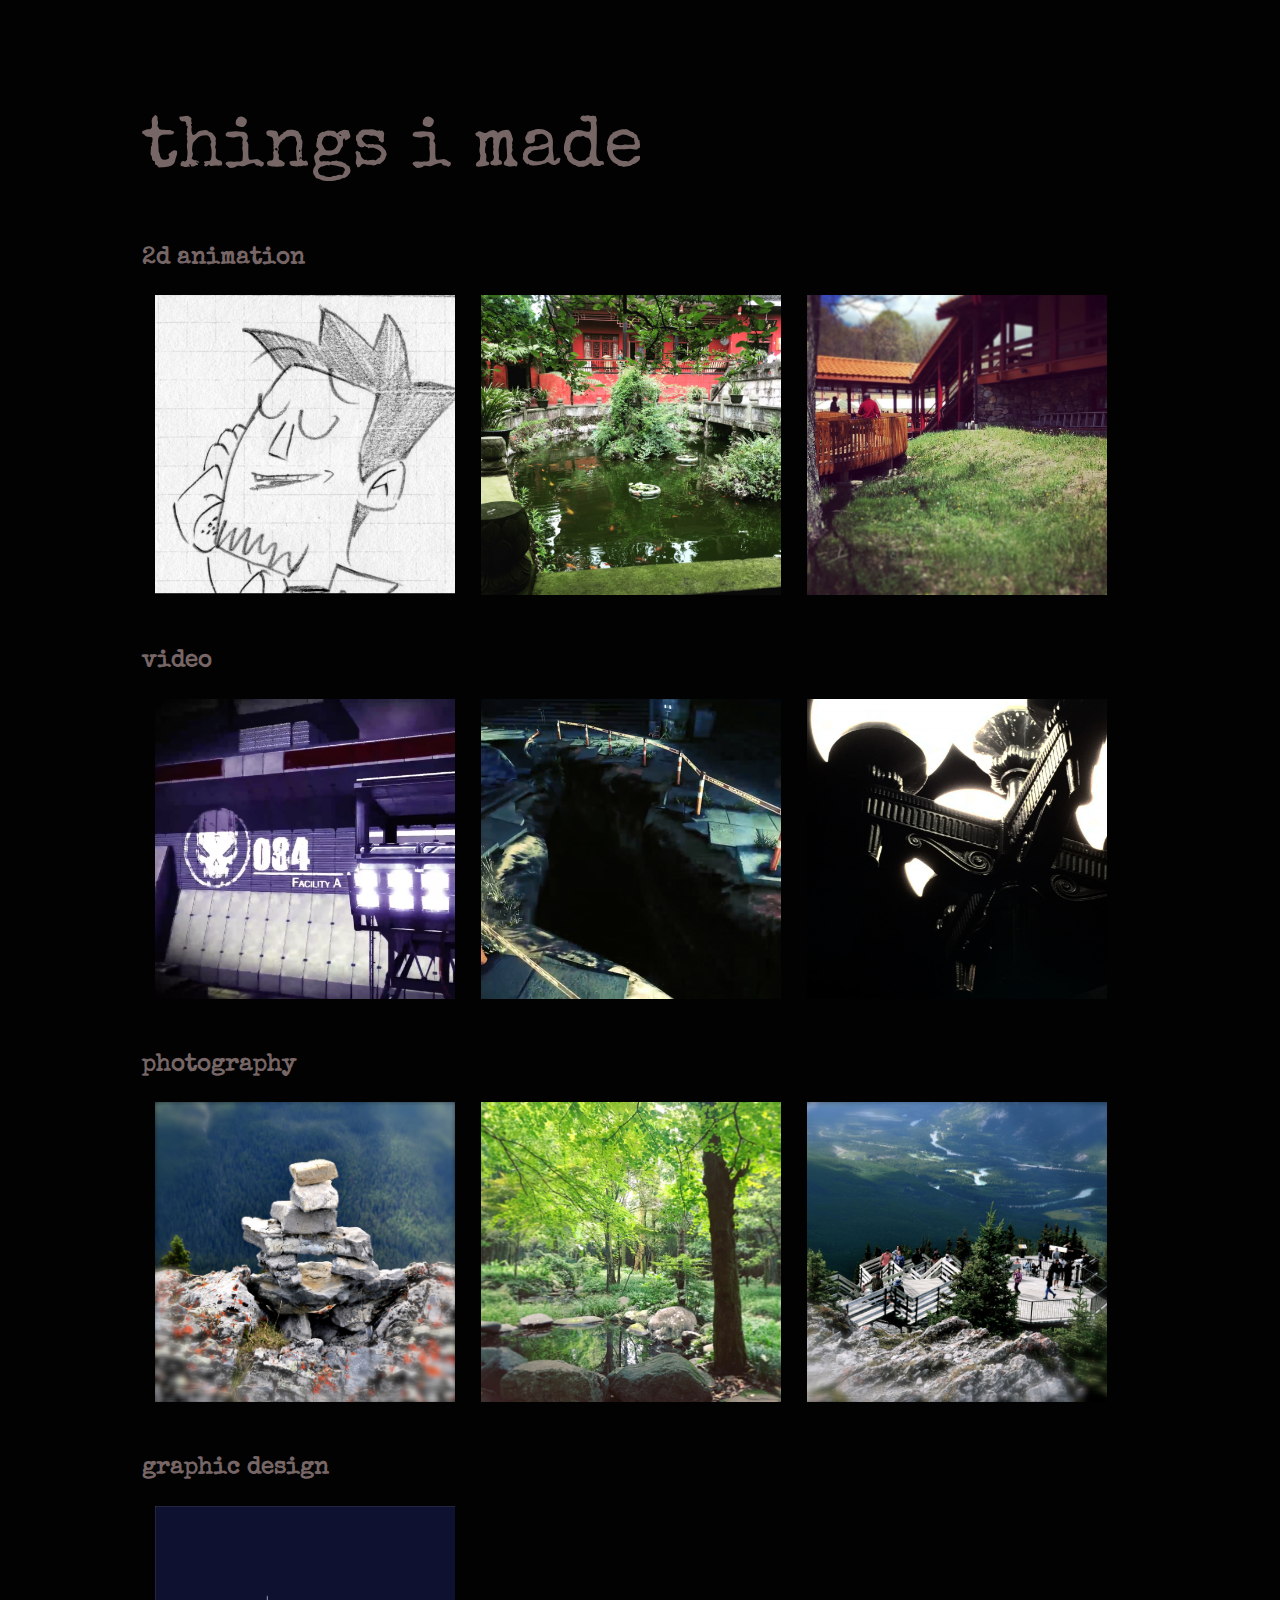
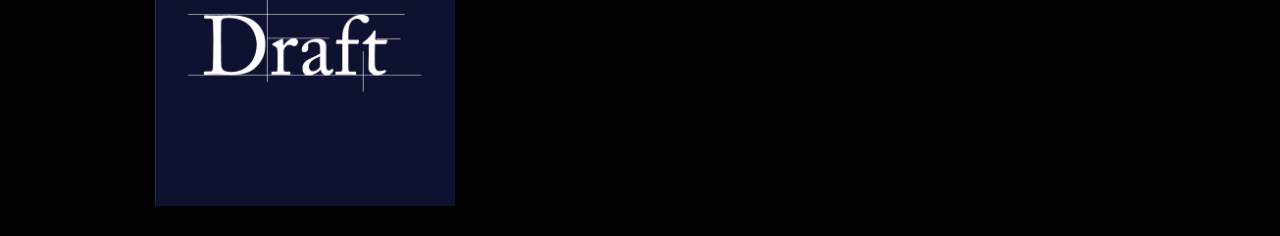
==== portfolio/index.html @ f1fc7e0b "rearranged folders" ====
<!DOCTYPE html>
<html>

<head>
    <meta charset="UTF-8">
    <meta http-equiv="X-UA-Compatible" content="IE=edge,chrome=1">
    <meta name="viewport" content="width=device-width">
    <title>daniel li | portfolio</title>
    <link href="https://fonts.googleapis.com/css?family=Special+Elite" rel="stylesheet">
    <link rel="stylesheet" href="../css/normalize.css">
    <link rel="stylesheet" href="../css/base.css">
    <link rel="stylesheet" href="../css/grid.css">
    <link rel="stylesheet" href="../css/style.css">
    <script src="js/modernizr-2.6.2.min.js"></script>
</head>

<body>
    <header class="container clearfix content">
        <h1 id="name"><a href="../index.html">things i made</a></h1>
    </header>
    <main class="container clearfix content">
        <div class="grid_12 cluster alpha">
            <h2>2d animation</h2>
        </div>
        <div class="grid_4 max-w">
            <div class="view">
                <img width="300" height="300" src="../img/pizzapie.jpg">
                <a href="#item">
                    <div class="mask" id="pizza-pie">
                        <h3>pizza pie</h3>
                        <p>just your average slacker comedy about two suburban dudes</p>
                    </div>
                </a>
            </div>
        </div>
        <div class="grid_4 max-w">
            <div class="view">
                <img width="300" height="300" src="../img/color/6.jpg">
                <a href="#item">
                    <div class="mask" id="">
                    </div>
                </a>
            </div>
        </div>
        <div class="grid_4 max-w">
            <div class="view">
                <img width="300" height="300" src="../img/color/5.jpg">
                <a href="#item">
                    <div class="mask" id="">
                    </div>
                </a>
            </div>
        </div>
        <div class="grid_12 cluster">
            <h2>video</h2>
        </div>
        <div class="grid_4 max-w">
            <div class="view">
                <img width="300" height="300" src="../img/endorphinia.jpg">
                <a href="#item">
                    <div class="mask" id="endorphinia">
                        <h3>endorphinia</h3>
                        <p>blacklight: retribution frag movie</p>
                    </div>
                </a>
            </div>
        </div>
        <div class="grid_4 max-w">
            <div class="view">
                <img width="300" height="300" src="../img/guiltetv.jpg">
                <a href="#item">
                    <div class="mask" id="guilte">
                        <h3>by omission</h3>
                        <p>commissioned bl:r frag movie for guiltetv</p>
                    </div>
                </a>
            </div>
        </div>
        <div class="grid_4 max-w">
            <div class="view">
                <img width="300" height="300" src="../img/color/7.jpg">
                <a href="#item">
                    <div class="mask" id="">
                    </div>
                </a>
            </div>
        </div>
        <div class="grid_12 cluster">
            <h2>photography</h2>
        </div>
        <div class="grid_4 max-w">
            <div class="view">
                <img src="../img/color/3.jpg" alt="nothing here" width="300" height="300">
                <a href="#item">
                    <div class="mask" id="dusty-winters">
                        <h3>dusty winters</h3>
                        <p>a collection of photos from the great northern</p>
                    </div>
                </a>
            </div>
        </div>
        <div class="grid_4 max-w">
            <div class="view">
                <img width="300" height="300" src="../img/color/4.jpg">
                <a href="#item">
                    <div class="mask" id="fsdf">
                        <h3>few stories of a deserted forest</h3>
                        <p>a collection of photos of China</p>
                    </div>
                </a>
            </div>
        </div>
        <div class="grid_4 max-w">
            <div class="view">
                <img width="300" height="300" src="../img/color/9.jpg">
                <a href="#item">
                    <div class="mask" id="">
                    </div>
                </a>
            </div>
        </div>
        <div class="grid_12 cluster">
            <h2>graphic design</h2>
        </div>
        <div class="grid_4 max-w">
            <div class="view">
                <img width="300" height="300" src="../img/draft.png">
                <a href="#item">
                    <div class="mask" id="draft">
                        <h3>draft</h3>
                        <p>logo design for visual foundations studio</p>
                    </div>
                </a>
            </div>
        </div>




        <div id="item" class="modal-window">
            <div>
                <a href="#close" class="close">×</a>
                <div id="mediaWindow" class="grid_8 noMarNoPad">
                    <iframe id="mediaObj" width="100%" src="https://www.youtube.com/embed/IIjuNQiMRHs" frameborder="0" allowfullscreen></iframe>
                </div>
                <div id="mediaDesc" class="grid_4 noMarNoPad">
                    <h2>pizza pie</h2>
                    <p>FMTV-UT 41 Intro to Animation Techniques</p>
                </div>
            </div>
        </div>
    </main>
</body>

</html>
---- css/base.css ----
/*
Responsive 996px grid system ~ Base CSS.

Uses the HTML5 Boilerplate by Paul Irish with a few tweaks
html5boilerplate.com

*/


/* ==========================================================================
   Base styles: opinionated defaults
   ========================================================================== */

html,
button,
input,
select,
textarea {
    color: #222;
}

body {
    font-size: 1em;
    line-height: 1.4;
}

/*
 * Remove text-shadow in selection highlight: h5bp.com/i
 * These selection declarations have to be separate.
 * Customize the background color to match your design.
 */

::-moz-selection {
    background: #b3d4fc;
    text-shadow: none;
}

::selection {
    background: #b3d4fc;
    text-shadow: none;
}

/*
 * A better looking default horizontal rule
 */

hr {
    display: block;
    height: 1px;
    border: 0;
    border-top: 1px solid #ccc;
    margin: 1em 0;
    padding: 0;
}

/*
 * Remove the gap between images and the bottom of their containers: h5bp.com/i/440
 */

img {
    vertical-align: middle;
}

/*
 * Remove default fieldset styles.
 */

fieldset {
    border: 0;
    margin: 0;
    padding: 0;
}

/*
 * Allow only vertical resizing of textareas.
 */

textarea {
    resize: vertical;
}

/* ==========================================================================
   Chrome Frame prompt
   ========================================================================== */

.chromeframe {
    margin: 0.2em 0;
    background: #ccc;
    color: #000;
    padding: 0.2em 0;
}

/* ==========================================================================
   Helper classes
   ========================================================================== */

/*
 * Image replacement
 */

.ir {
    background-color: transparent;
    border: 0;
    overflow: hidden;
    /* IE 6/7 fallback */
    *text-indent: -9999px;
}

.ir:before {
    content: "";
    display: block;
    width: 0;
    height: 150%;
}

/*
 * Hide from both screenreaders and browsers: h5bp.com/u
 */

.hidden {
    display: none !important;
    visibility: hidden;
}

/*
 * Hide only visually, but have it available for screenreaders: h5bp.com/v
 */

.visuallyhidden {
    border: 0;
    clip: rect(0 0 0 0);
    height: 1px;
    margin: -1px;
    overflow: hidden;
    padding: 0;
    position: absolute;
    width: 1px;
}

/*
 * Extends the .visuallyhidden class to allow the element to be focusable
 * when navigated to via the keyboard: h5bp.com/p
 */

.visuallyhidden.focusable:active,
.visuallyhidden.focusable:focus {
    clip: auto;
    height: auto;
    margin: 0;
    overflow: visible;
    position: static;
    width: auto;
}

/*
 * Hide visually and from screenreaders, but maintain layout
 */

.invisible {
    visibility: hidden;
}

/*
 * Clearfix: contain floats
 *
 * For modern browsers
 * 1. The space content is one way to avoid an Opera bug when the
 *    `contenteditable` attribute is included anywhere else in the document.
 *    Otherwise it causes space to appear at the top and bottom of elements
 *    that receive the `clearfix` class.
 * 2. The use of `table` rather than `block` is only necessary if using
 *    `:before` to contain the top-margins of child elements.
 */

.clearfix:before,
.clearfix:after {
    content: " "; /* 1 */
    display: table; /* 2 */
}

.clearfix:after {
    clear: both;
}

/*
 * For IE 6/7 only
 * Include this rule to trigger hasLayout and contain floats.
 */

.clearfix {
    *zoom: 1;
}


/*
 * Clear after each row
 */

.clear {
	clear: both;
	display: block;
	overflow: hidden;
	visibility: hidden;
	width: 0;
	height: 0;
}

/* ==========================================================================
   EXAMPLE Media Queries for Responsive Design.
   Theses examples override the primary ('mobile first') styles.
   Modify as content requires.
   ========================================================================== */

@media only screen and (min-width: 35em) {
    /* Style adjustments for viewports that meet the condition */
}

@media print,
       (-o-min-device-pixel-ratio: 5/4),
       (-webkit-min-device-pixel-ratio: 1.25),
       (min-resolution: 120dpi) {
    /* Style adjustments for high resolution devices */
}

/* ==========================================================================
   Print styles.
   Inlined to avoid required HTTP connection: h5bp.com/r
   ========================================================================== */

@media print {
    * {
        background: transparent !important;
        color: #000 !important; /* Black prints faster: h5bp.com/s */
        box-shadow: none !important;
        text-shadow: none !important;
    }

    a,
    a:visited {
        text-decoration: underline;
    }

    a[href]:after {
        content: " (" attr(href) ")";
    }

    abbr[title]:after {
        content: " (" attr(title) ")";
    }

    /*
     * Don't show links for images, or javascript/internal links
     */

    .ir a:after,
    a[href^="javascript:"]:after,
    a[href^="#"]:after {
        content: "";
    }

    pre,
    blockquote {
        border: 1px solid #999;
        page-break-inside: avoid;
    }

    thead {
        display: table-header-group; /* h5bp.com/t */
    }

    tr,
    img {
        page-break-inside: avoid;
    }

    img {
        max-width: 100% !important;
    }

    @page {
        margin: 0.5cm;
    }

    p,
    h2,
    h3 {
        orphans: 3;
        widows: 3;
    }

    h2,
    h3 {
        page-break-after: avoid;
    }
}
---- css/grid.css ----
/*
Responsive 996px grid system ~ Grid CSS.
Copyright 2013, Josh Cope

12 Columns ~ Margin left: 13px ~ Margin right: 13px

Based on the 960.gs grid system - http://960.gs/
by Nathan Smith

Licensed under GPL and MIT
*/

/* =============================================================================
   Base 966px Grid
   ========================================================================== */
   
	body {min-width: 996px;}

	/* Container */
	.container {
		margin-left: auto;
		margin-right: auto;
		width: 996px;
	}

	/* Global */
	.grid_1,
	.grid_2,
	.grid_3,
	.grid_4,
	.grid_5,
	.grid_6,
	.grid_7,
	.grid_8,
	.grid_9,
	.grid_10,
	.grid_11,
	.grid_12 {
		display: inline;
		float: left;
		margin-left: 13px;
		margin-right: 13px;
	}

	.push_1, .pull_1,
	.push_2, .pull_2,
	.push_3, .pull_3,
	.push_4, .pull_4,
	.push_5, .pull_5,
	.push_6, .pull_6,
	.push_7, .pull_7,
	.push_8, .pull_8,
	.push_9, .pull_9,
	.push_10, .pull_10,
	.push_11, .pull_11 {
		position: relative;
	}

	/* Children (Alpha ~ First, Omega ~ Last) */
	.alpha {margin-left: 0;}
	.omega {margin-right: 0;}

	/* Base Grid */
	.container .grid_1 {width: 57px;}
	.container .grid_2 {width: 140px;}
	.container .grid_3 {width: 223px;}
	.container .grid_4 {width: 306px;}
	.container .grid_5 {width: 389px;}
	.container .grid_6 {width: 472px;}
	.container .grid_7 {width: 555px;}
	.container .grid_8 {width: 638px;}
	.container .grid_9 {width: 721px;}
	.container .grid_10 {width: 804px;}
	.container .grid_11 {width: 887px;}
	.container .grid_12 {width: 970px;}

	/* Prefix Extra Space */
	.container .prefix_1 {padding-left: 83px;}
	.container .prefix_2 {padding-left: 166px;}
	.container .prefix_3 {padding-left: 249px;}
	.container .prefix_4 {padding-left: 332px;}
	.container .prefix_5 {padding-left: 415px;}
	.container .prefix_6 {padding-left: 498px;}
	.container .prefix_7 {padding-left: 581px;}
	.container .prefix_8 {padding-left: 664px;}
	.container .prefix_9 {padding-left: 747px;}
	.container .prefix_10 {padding-left: 830px;}
	.container .prefix_11 {padding-left: 913px;}

	/* Suffix Extra Space */
	.container .suffix_1 {padding-right: 83px;}
	.container .suffix_2 {padding-right: 166px;}
	.container .suffix_3 {padding-right: 249px;}
	.container .suffix_4 {padding-right: 332px;}
	.container .suffix_5 {padding-right: 415px;}
	.container .suffix_6 {padding-right: 498px;}
	.container .suffix_7 {padding-right: 581px;}
	.container .suffix_8 {padding-right: 664px;}
	.container .suffix_9 {padding-right: 747px;}
	.container .suffix_10 {padding-right: 830px;}
	.container .suffix_11 {padding-right: 913px;}

	/* Push Space */
	.container .push_1 {left: 83px;}
	.container .push_2 {left: 166px;}
	.container .push_3 {left: 249px;}
	.container .push_4 {left: 332px;}
	.container .push_5 {left: 415px;}
	.container .push_6 {left: 498px;}
	.container .push_7 {left: 581px;}
	.container .push_8 {left: 664px;}
	.container .push_9 {left: 747px;}
	.container .push_10 {left: 830px;}
	.container .push_11 {left: 913px;}

	/* Pull Space */
	.container .pull_1 {left: -83px;}
	.container .pull_2 {left: -166px;}
	.container .pull_3 {left: -249px;}
	.container .pull_4 {left: -332px;}
	.container .pull_5 {left: -415px;}
	.container .pull_6 {left: -498px;}
	.container .pull_7 {left: -581px;}
	.container .pull_8 {left: -664px;}
	.container .pull_9 {left: -747px;}
	.container .pull_10 {left: -830px;}
	.container .pull_11 {left: -913px;}

	/* Images & Other Objects */
	img, object, embed {	max-width: 100%;}
	img { height: auto; }


/* =============================================================================
   768px Grid
   ========================================================================== */

@media only screen and (min-width: 768px) and (max-width: 995px) {
	
	body {min-width: 768px;}

	/* Container | 768px */
	.container {width: 768px;}

	/* Global | 768px */
	.grid_1,
	.grid_2,
	.grid_3,
	.grid_4,
	.grid_5,
	.grid_6,
	.grid_7,
	.grid_8,
	.grid_9,
	.grid_10,
	.grid_11,
	.grid_12 {margin-left: 8px;
		margin-right: 8px;}
		

	/* Base Grid | 768px */
	.container .grid_1 {width: 48px;}
	.container .grid_2 {width: 112px;}
	.container .grid_3 {width: 176px;}
	.container .grid_4 {width: 240px;}
	.container .grid_5 {width: 304px;}
	.container .grid_6 {width: 368px;}
	.container .grid_7 {width: 432px;}
	.container .grid_8 {width: 496px;}
	.container .grid_9 {width: 560px;}
	.container .grid_10 {width: 624px;}
	.container .grid_11 {width: 688px;}
	.container .grid_12 {width: 752px;}

	/* Prefix Extra Space | 768px */
	.container .prefix_1 {padding-left: 64px;}
	.container .prefix_2 {padding-left: 128px;}
	.container .prefix_3 {padding-left: 192px;}
	.container .prefix_4 {padding-left: 256px;}
	.container .prefix_5 {padding-left: 320px;}
	.container .prefix_6 {padding-left: 384px;}
	.container .prefix_7 {padding-left: 448px;}
	.container .prefix_8 {padding-left: 512px;}
	.container .prefix_9 {padding-left: 576px;}
	.container .prefix_10 {padding-left: 640px;}
	.container .prefix_11 {padding-left: 704px;}
	
	/* Suffix Extra Space | 768px */
	.container .suffix_1 {padding-right: 64px;}
	.container .suffix_2 {padding-right: 128px;}
	.container .suffix_3 {padding-right: 192px;}
	.container .suffix_4 {padding-right: 256px;}
	.container .suffix_5 {padding-right: 320px;}
	.container .suffix_6 {padding-right: 384px;}
	.container .suffix_7 {padding-right: 448px;}
	.container .suffix_8 {padding-right: 512px;}
	.container .suffix_9 {padding-right: 576px;}
	.container .suffix_10 {padding-right: 640px;}
	.container .suffix_11 {padding-right: 704px;}

	/* Push Space | 768px */
	.container .push_1 {left: 64px;}
	.container .push_2 {left: 128px;}
	.container .push_3 {left: 192px;}
	.container .push_4 {left: 256px;}
	.container .push_5 {left: 320px;}
	.container .push_6 {left: 384px;}
	.container .push_7 {left: 448px;}
	.container .push_8 {left: 512px;}
	.container .push_9 {left: 576px;}
	.container .push_10 {left: 640px;}
	.container .push_11 {left: 704px;}

	/* Pull Space | 768px */
	.container .pull_1 {left: -64px;}
	.container .pull_2 {left: -128px;}
	.container .pull_3 {left: -192px;}
	.container .pull_4 {left: -256px;}
	.container .pull_5 {left: -320px;}
	.container .pull_6 {left: -384px;}
	.container .pull_7 {left: -448px;}
	.container .pull_8 {left: -512px;}
	.container .pull_9 {left: -576px;}
	.container .pull_10 {left: -640px;}
	.container .pull_11 {left: -704px;}
	
	/* Children (Alpha ~ First, Omega ~ Last) | 768 */
	.alpha {margin-left: 0;}
	.omega {margin-right: 0;}
}


/* =============================================================================
   Less than 768px
   ========================================================================== */
   
@media only screen and (max-width: 767px) {
	
	body{min-width:0;}
	
	/* Container */
	.container { margin:0 auto; width:456px; overflow:hidden; }
	
	/* Global */
	.container .grid_1,
	.container .grid_2,
	.container .grid_3,
	.container .grid_4,
	.container .grid_5,
	.container .grid_6,
	.container .grid_7,
	.container .grid_8,
	.container .grid_9,
	.container .grid_10,
	.container .grid_11,
	.container .grid_12	{
		width:416px;
		clear: both;
		float: none;
		margin-left: 0;
		margin-right: 0;
		display:inline-block;
		padding-left: 20px;
		padding-right: 20px;
		
		/* IE 6&7 */
		zoom:1;
		*display:inline;
	}
	
	/* Nested children need no padding */
	.grid_1  .grid_1,
	.grid_2  .grid_1, .grid_2  .grid_2,
	.grid_3  .grid_1, .grid_3  .grid_2, .grid_3  .grid_3,
	.grid_4  .grid_1, .grid_4  .grid_2, .grid_4  .grid_3, .grid_4  .grid_4,
	.grid_5  .grid_1, .grid_5  .grid_2, .grid_5  .grid_3, .grid_5  .grid_4, .grid_5  .grid_5,
	.grid_6  .grid_1, .grid_6  .grid_2, .grid_6  .grid_3, .grid_6  .grid_4, .grid_6  .grid_5, .grid_6  .grid_6,
	.grid_7  .grid_1, .grid_7  .grid_2, .grid_7  .grid_3, .grid_7  .grid_4, .grid_7  .grid_5, .grid_7  .grid_6, .grid_7  .grid_7,
	.grid_8  .grid_1, .grid_8  .grid_2, .grid_8  .grid_3, .grid_8  .grid_4, .grid_8  .grid_5, .grid_8  .grid_6, .grid_8  .grid_7, .grid_8  .grid_8,
	.grid_9  .grid_1, .grid_9  .grid_2, .grid_9  .grid_3, .grid_9  .grid_4, .grid_9  .grid_5, .grid_9  .grid_6, .grid_9  .grid_7, .grid_9  .grid_8, .grid_9  .grid_9,
	.grid_10  .grid_1, .grid_10  .grid_2, .grid_10  .grid_3, .grid_10  .grid_4, .grid_10  .grid_5, .grid_10  .grid_6, .grid_10  .grid_7, .grid_10  .grid_8, .grid_10  .grid_9, .grid_10  .grid_10,
	.grid_11  .grid_1, .grid_11  .grid_2, .grid_11  .grid_3, .grid_11  .grid_4, .grid_11  .grid_5, .grid_11  .grid_6, .grid_11  .grid_7, .grid_11  .grid_8, .grid_11  .grid_9, .grid_11  .grid_10, .grid_11  .grid_11,
	.grid_12  .grid_1, .grid_12  .grid_2, .grid_12  .grid_3, .grid_12  .grid_4, .grid_12  .grid_5, .grid_12  .grid_6, .grid_12  .grid_7, .grid_12  .grid_8, .grid_12  .grid_9, .grid_12  .grid_10, .grid_12  .grid_11, .grid_12  .grid_12	{
		padding-left: 0px;
		padding-right: 0px;
	}
	
	.container .push_1, .container .push_2,
	.container .push_3, .container .push_4, 
	.container .push_5, .container .push_6,
	.container .push_7, .container .push_8, 
	.container .push_9, .container .push_10,
	.container .push_11	{
		left: 0;
	}
	.container .pull_1, .container .pull_2,
	.container .pull_3, .container .pull_4,
	.container .pull_5, .container .pull_6,
	.container .pull_7, .container .pull_8,
	.container .pull_9, .container .pull_10,
	.container .pull_11	{
		left: 0;
	}	
}


/* =============================================================================
   Less than 480px
   ========================================================================== */
@media only screen and (max-width: 479px) {
	
	/* Container */
	
	.container { width:300px;}
	
	/* Global */
	
	.container .grid_1,
	.container .grid_2,
	.container .grid_3,
	.container .grid_4,
	.container .grid_5,
	.container .grid_6,
	.container .grid_7,
	.container .grid_8,
	.container .grid_9,
	.container .grid_10,
	.container .grid_11,
	.container .grid_12	{
		width:260px;
	}
}
---- css/style.css ----
/*
Responsive 996px grid system ~ Style CSS.
Copyright 2013, Josh Cope
*/

/* =============================================================================
   Site Styles
   ========================================================================== */

html {
    background: #020202;
}

body {
   margin: 0;
   padding: 0;
   color: #766;
   font-family: 'Special Elite', sans-serif;
}

header {
   width: 100%;
}

a {
   text-decoration: none;
   color: #766;
}

.noMarNoPad {
   margin: 0;
   padding: 0;
}

.alpha {
   margin-top: 50px;
}

.cluster {
   margin-left: 0;
   margin-right: 0;
}
/* =============================================================================
   Page Styles
   ========================================================================== */



/* ====================== HOME ==================== */

#name {
   display: block;
   margin: 0 auto;
   font-size: 72px;
   font-weight: 100;
   height: 72px;
   box-sizing: border-box;
   margin-top: 100px;
}

#sub {
   margin-top: 5px;
   margin-bottom: 0px;
   left: 50px;
   padding-left: 50px;
   font-weight: 100;

}

.top {
   position: relative;
   z-index: 2;
}

.btm {
   position: relative;
   z-index: 1;
   top: -2px;
}

a:active, a:focus {
   outline: 0;
   border: none;
   -moz-outline-style:none;
}


/* ====================== PORTFOLIO ==================== */

.view{
   cursor: default;
   overflow: hidden;
   text-align: center;
   position: relative;
   margin-bottom: 30px;
}

.view .mask {
   width: 100%;
   height: 100%;
   position: absolute;
   overflow: hidden;
   top: 0;
   left:0;
   background-color: rgba(0,0,0,0.8);
}

.view img {
   display: block;
   position: relative;
   margin: 0;
}

.view h3 {
   margin: 0 auto;
   text-transform: lowercase;
   color: #FFF;
   font-size: 22px;
   margin-top: 180px;
   text-shadow: none;
   position: relative;  
}

.view p {
   color: #aaa;
   opacity: 0;
   padding: 0 20px;
}

.close {
   width: 34px;
   height: 34px;
   background: white;
   color: black;
   position: absolute;
   right: 0px;
   text-align: center;
   top: 0px;
   text-decoration: none;
   font-size: 34px;
}

.modal-window {
   position: fixed;
   top: 0;
   right: 0;
   bottom: 0;
   left: 0;
   background: rgba(0, 0, 0, 0.5);
   z-index: 99999;
   opacity: 0;
   transition: opacity 400ms ease-in;
   pointer-events: none;
}

.modal-window:target {
   opacity: 1;
   pointer-events: auto;
}

.modal-window > div {
   width: auto;
   max-width: 960px;
   height: 80%;
   position: relative;
   margin: 7% auto;
   background: #fff;
}

#mediaWindow {
   background: black;
   height: 100%;
   display: inline-block;
}

#mediaObj {
   position: relative;
   height: 56%;
   top: 22%;
}

#mediaDesc p, #mediaDesc h2 {
   padding: 20px;
}
/*******************************
   CSS3 Hover Styles
*******************************/

/* set up transitions for hover*/
.view .mask {
   background: -webkit-linear-gradient(rgba(189, 55, 25, 0.2), rgba(3, 89, 83, 1));
   background: -o-linear-gradient(rgba(189, 55, 25, 0.2), rgba(3, 89, 83, 1));
   background: linear-gradient(rgba(189, 55, 25, 0.2), rgba(3, 89, 83, 1));
   transition: all 0.2s linear;
   opacity: 0;
}

.view h3 {
    color: white;
    background-color: transparent;
    transition: all 0.2s linear;
    opacity: 0;
    padding: 0 10px;
   }

.view:hover img {
   -webkit-filter: grayscale(100%);
   -moz-filter: grayscale(100%);
   -ms-filter: grayscale(100%);
   -o-filter: grayscale(100%);
   filter: grayscale(100%);
   transition: all 0.2s linear;

/*show mask div on hover*/
}
.view:hover .mask {
   opacity: 1;
}

/*scale from 0 to 2, and up the opacity from 0 to 1*/

.view:hover h3,
.view:hover p,
.view:hover a.info {
   transform: scale(1);
   opacity: 1;
}

.max-w {
   max-width: 300px;
}


/* ====================== ABOUT ==================== */

.long {
   display: inline-block;
}

.lgr {
   font-size: 1.2em;
}

.linklessInSeattle a {
   text-decoration: underline;
   color:rgba(189, 55, 25, 1);
}
/* =============================================================================
   Media Queries
   ========================================================================== */

/* Tablet Portrait size to Base 996px */
@media only screen and (min-width: 768px) and (max-width: 995px) {}

/* All Mobile Sizes */
@media only screen and (max-width: 767px) {

   /* ==== HOME ==== */
   #name {
   font-size: 48px;
   text-align: center;
   }

   #sub {
   padding: 0;
   text-align: center;
   }


}

/* Mobile Landscape Size to Tablet Portrait */
@media only screen and (min-width: 480px) and (max-width: 767px) {}

/* Mobile Portrait Size to Mobile Landscape Size */
@media only screen and (max-width: 479px) {
}
/* =============================================================================
   Font-Face
   ========================================================================== */
/* This is the proper syntax for an @font-face file

/* @font-face {
font-family: 'FontName';
src: url('../fonts/FontName.eot');
src: url('../fonts/FontName.eot?iefix') format('embedded-opentype'),
url('../fonts/FontName.woff') format('woff'),
url('../fonts/FontName.ttf') format('truetype'),
url('../fonts/FontName.svg#FontName') format('svg');
font-weight: normal;
font-style: normal; }
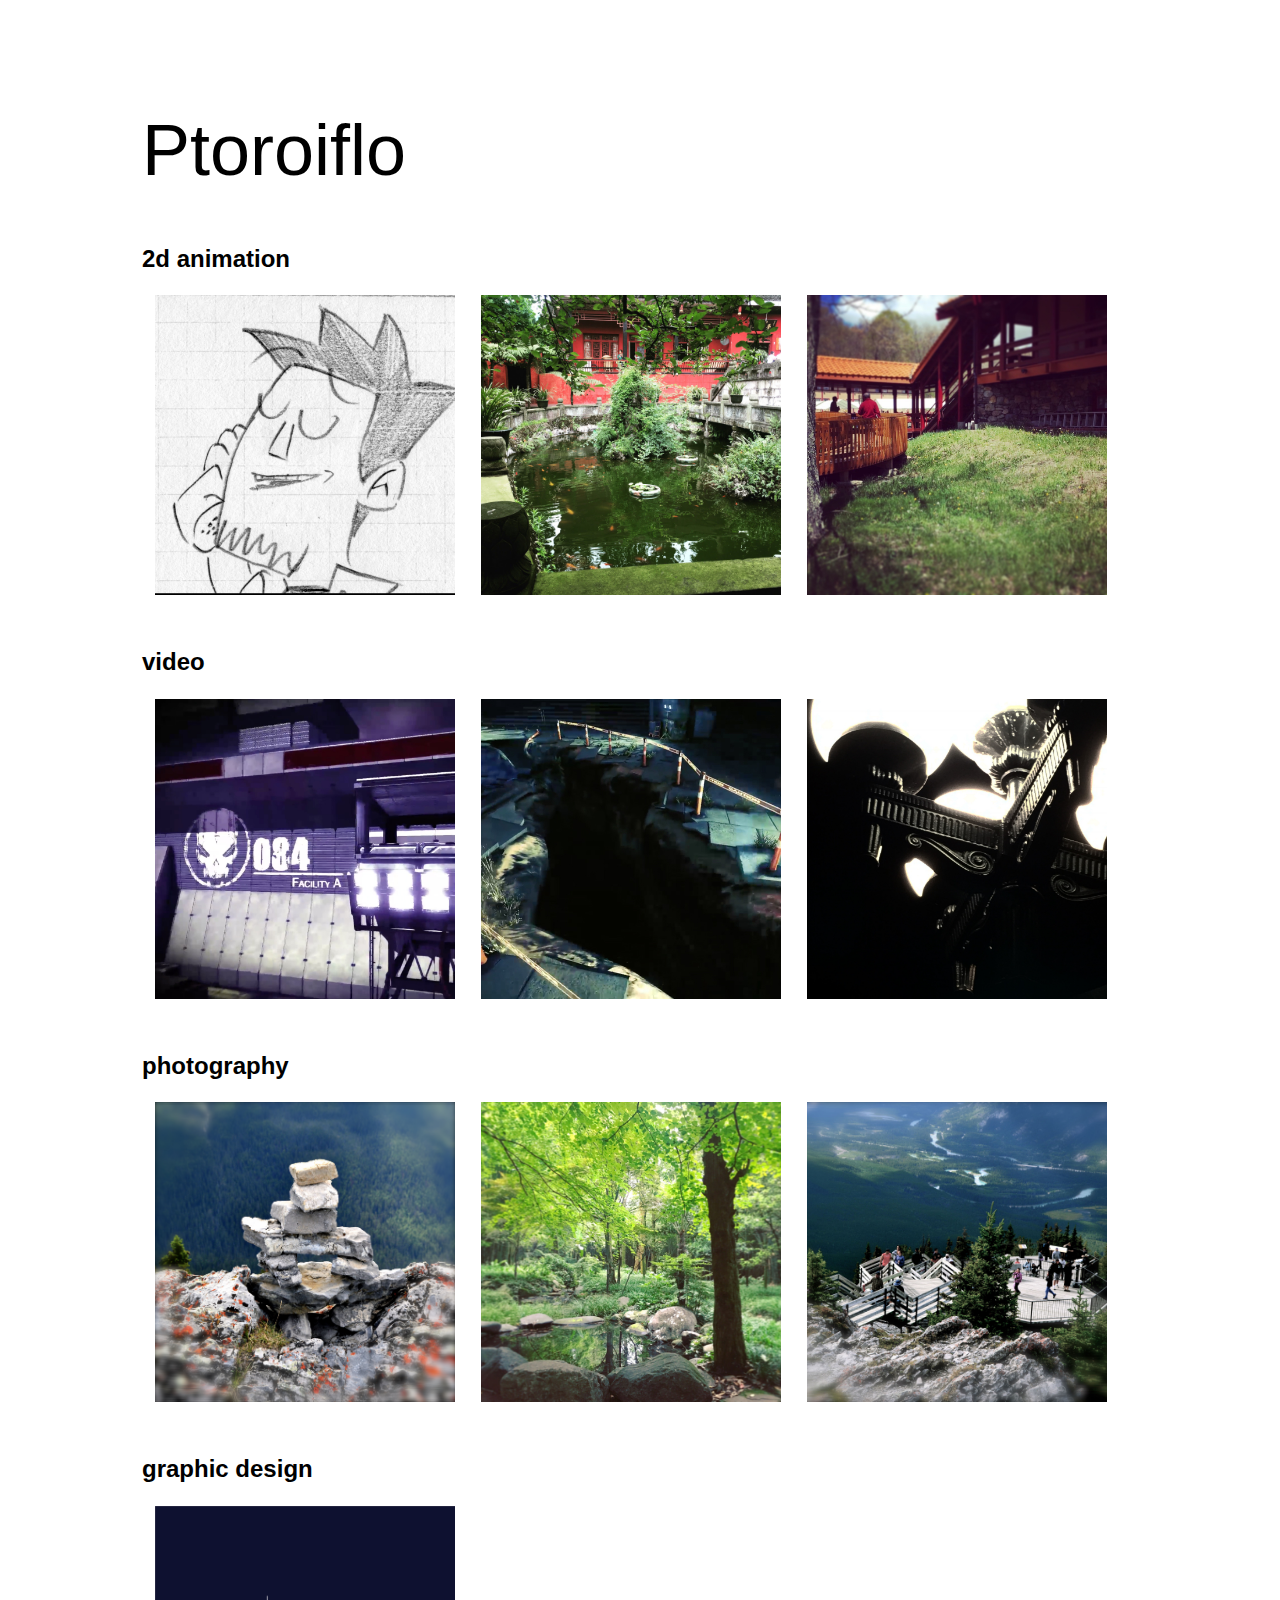
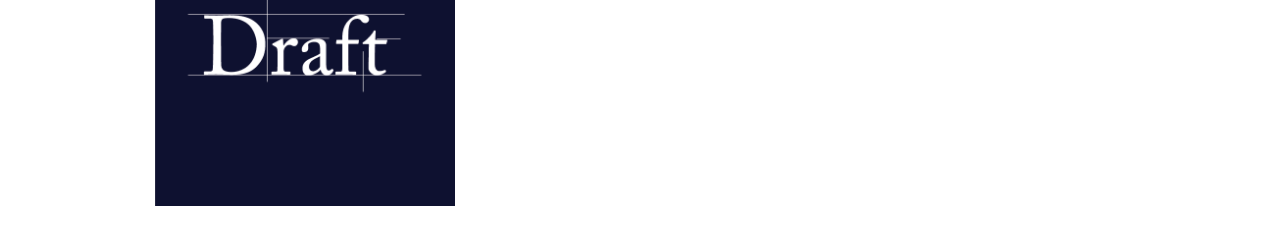
==== commit 42e523b0: "Update index.html" ====
--- a/portfolio/index.html
+++ b/portfolio/index.html
@@ -5,8 +5,7 @@
     <meta charset="UTF-8">
     <meta http-equiv="X-UA-Compatible" content="IE=edge,chrome=1">
     <meta name="viewport" content="width=device-width">
-    <title>daniel li | portfolio</title>
-    <link href="https://fonts.googleapis.com/css?family=Special+Elite" rel="stylesheet">
+    <title>DANIEL LI | Portfolio</title>
     <link rel="stylesheet" href="../css/normalize.css">
     <link rel="stylesheet" href="../css/base.css">
     <link rel="stylesheet" href="../css/grid.css">
@@ -16,7 +15,7 @@
 
 <body>
     <header class="container clearfix content">
-        <h1 id="name"><a href="../index.html">things i made</a></h1>
+        <h1 id="name"><a href="../index.html">Ptoroiflo</a></h1>
     </header>
     <main class="container clearfix content">
         <div class="grid_12 cluster alpha">
@@ -27,7 +26,7 @@
                 <img width="300" height="300" src="../img/pizzapie.jpg">
                 <a href="#item">
                     <div class="mask" id="pizza-pie">
-                        <h3>pizza pie</h3>
+                        <h3>Pizza Pie</h3>
                         <p>just your average slacker comedy about two suburban dudes</p>
                     </div>
                 </a>
@@ -59,7 +58,7 @@
                 <img width="300" height="300" src="../img/endorphinia.jpg">
                 <a href="#item">
                     <div class="mask" id="endorphinia">
-                        <h3>endorphinia</h3>
+                        <h3>Endorphinia</h3>
                         <p>blacklight: retribution frag movie</p>
                     </div>
                 </a>
@@ -70,7 +69,7 @@
                 <img width="300" height="300" src="../img/guiltetv.jpg">
                 <a href="#item">
                     <div class="mask" id="guilte">
-                        <h3>by omission</h3>
+                        <h3>By Omission</h3>
                         <p>commissioned bl:r frag movie for guiltetv</p>
                     </div>
                 </a>
@@ -93,7 +92,7 @@
                 <img src="../img/color/3.jpg" alt="nothing here" width="300" height="300">
                 <a href="#item">
                     <div class="mask" id="dusty-winters">
-                        <h3>dusty winters</h3>
+                        <h3>Dusty Winters</h3>
                         <p>a collection of photos from the great northern</p>
                     </div>
                 </a>
@@ -104,7 +103,7 @@
                 <img width="300" height="300" src="../img/color/4.jpg">
                 <a href="#item">
                     <div class="mask" id="fsdf">
-                        <h3>few stories of a deserted forest</h3>
+                        <h3>Few Stories of a Deserted Forest</h3>
                         <p>a collection of photos of China</p>
                     </div>
                 </a>
@@ -127,7 +126,7 @@
                 <img width="300" height="300" src="../img/draft.png">
                 <a href="#item">
                     <div class="mask" id="draft">
-                        <h3>draft</h3>
+                        <h3>Draft</h3>
                         <p>logo design for visual foundations studio</p>
                     </div>
                 </a>
@@ -152,4 +151,4 @@
     </main>
 </body>
 
-</html>+</html>
--- a/css/style.css
+++ b/css/style.css
@@ -6,16 +6,32 @@
 /* =============================================================================
    Site Styles
    ========================================================================== */
+@font-face {
+    font-family: 'Chalkduster';
+    src:url('Chalkduster.ttf.svg#Chalkduster') format('svg'),
+        url('Chalkduster.ttf.eot'),
+        url('Chalkduster.ttf.eot?#iefix') format('embedded-opentype'); 
+    font-weight: normal;
+    font-style: normal;
+}
 
 html {
-    background: #020202;
+    background: white;
 }
 
 body {
    margin: 0;
    padding: 0;
-   color: #766;
-   font-family: 'Special Elite', sans-serif;
+   color: rgb(155, 155, 155);
+   font-family: 'Chalkduster', sans-serif;
+}
+
+h1, h2 {
+   color: black;
+}
+
+h3, h4, h5, h6 {
+   color: white;
 }
 
 header {
@@ -24,7 +40,7 @@
 
 a {
    text-decoration: none;
-   color: #766;
+   color: rgb(155, 155, 155);
 }
 
 .noMarNoPad {
@@ -56,6 +72,10 @@
    height: 72px;
    box-sizing: border-box;
    margin-top: 100px;
+}
+
+#name a {
+   color: black;
 }
 
 #sub {
@@ -188,9 +208,9 @@
 
 /* set up transitions for hover*/
 .view .mask {
-   background: -webkit-linear-gradient(rgba(189, 55, 25, 0.2), rgba(3, 89, 83, 1));
-   background: -o-linear-gradient(rgba(189, 55, 25, 0.2), rgba(3, 89, 83, 1));
-   background: linear-gradient(rgba(189, 55, 25, 0.2), rgba(3, 89, 83, 1));
+   background: -webkit-linear-gradient(rgba(233, 25, 25, 0.8), rgba(0, 0, 0, 0.8));
+   background: -o-linear-gradient(rgba(233, 25, 25, 0.8), rgba(0, 0, 0, 0.8));
+   background: linear-gradient(rgba(233, 25, 25, 0.8), rgba(0, 0, 0, 0.8));
    transition: all 0.2s linear;
    opacity: 0;
 }
@@ -288,4 +308,4 @@
 url('../fonts/FontName.ttf') format('truetype'),
 url('../fonts/FontName.svg#FontName') format('svg');
 font-weight: normal;
-font-style: normal; }+font-style: normal; }
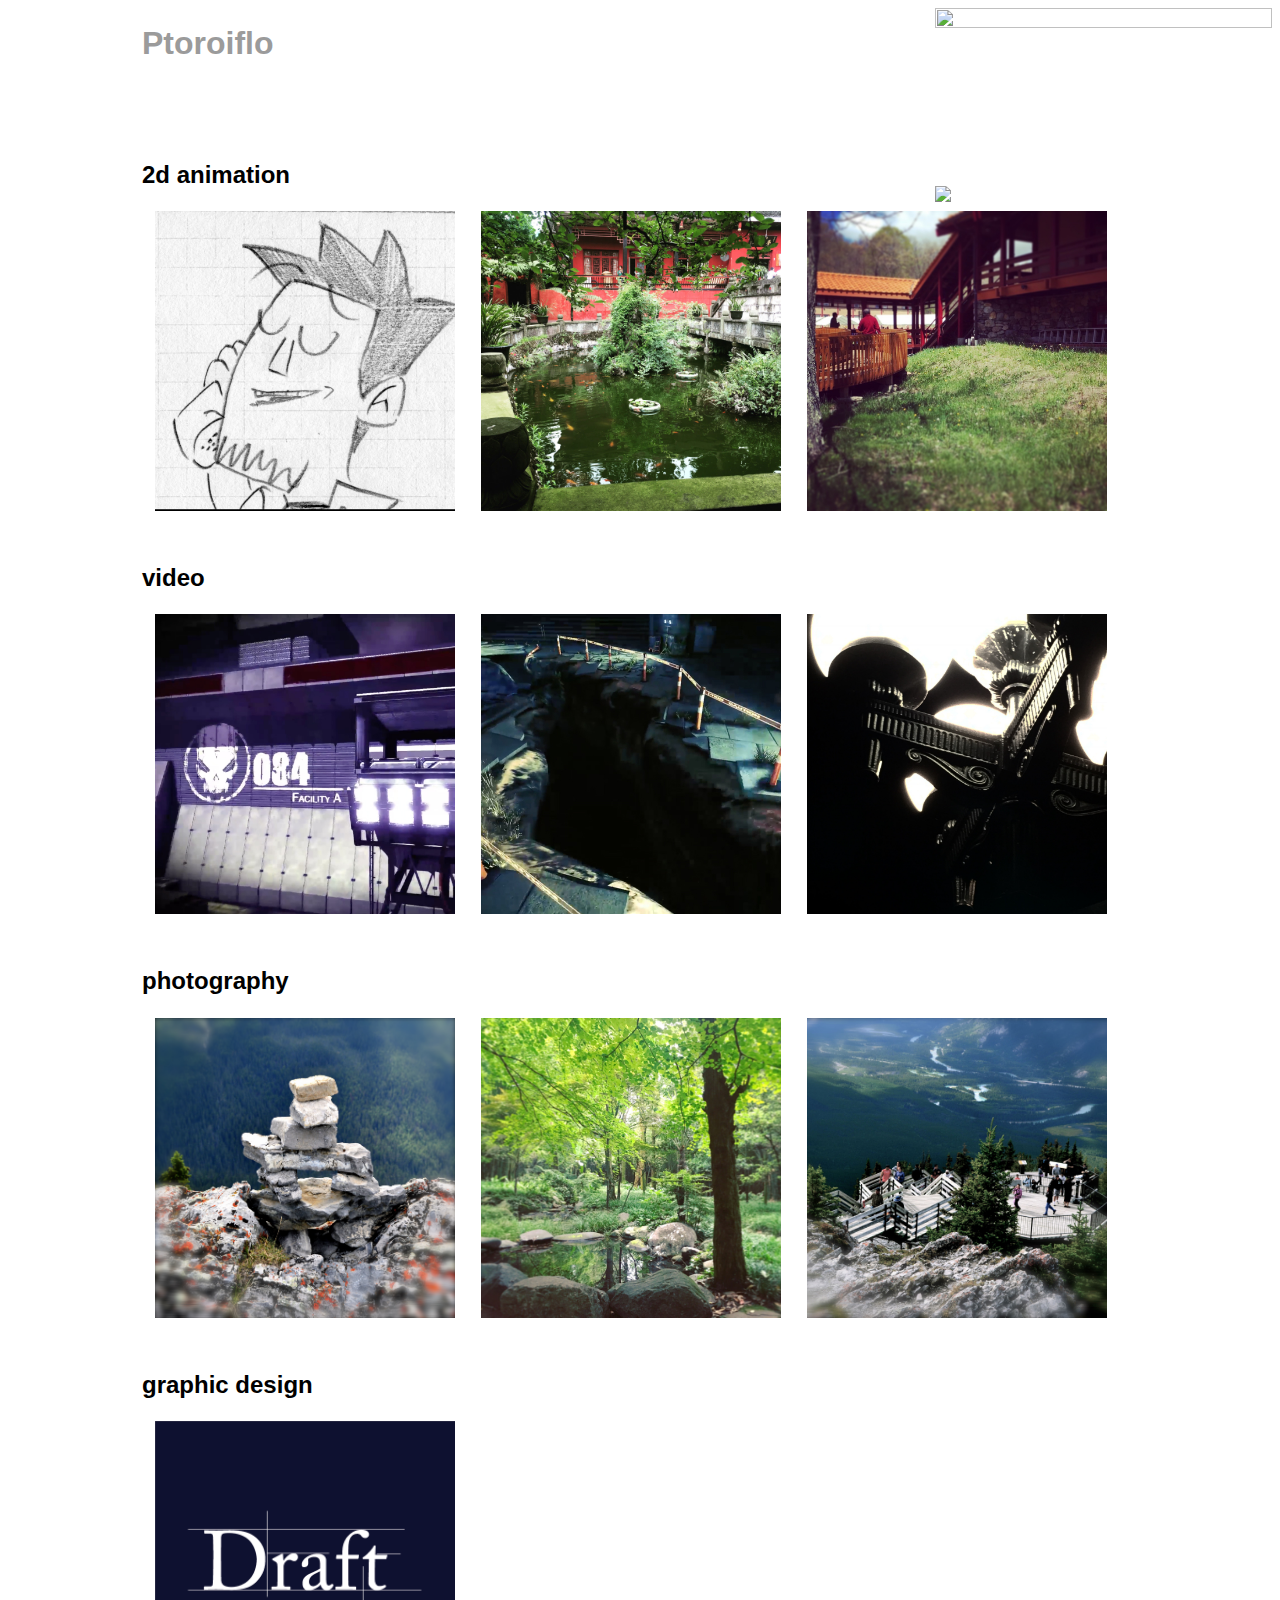
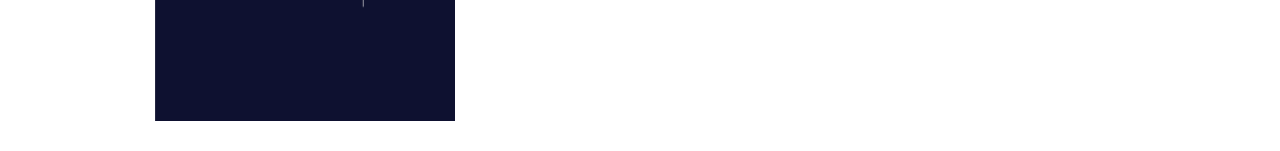
==== commit c4d6c801: "Update index.html" ====
--- a/portfolio/index.html
+++ b/portfolio/index.html
@@ -16,6 +16,10 @@
 <body>
     <header class="container clearfix content">
         <h1 id="name"><a href="../index.html">Ptoroiflo</a></h1>
+        <div id="resume">
+            <a href="resume.pdf" download><img width="337" height="174" src="../assets/logo.png"></a>
+            <img src="../assets/click.png">
+        </div>
     </header>
     <main class="container clearfix content">
         <div class="grid_12 cluster alpha">
--- a/css/style.css
+++ b/css/style.css
@@ -60,52 +60,13 @@
    Page Styles
    ========================================================================== */
 
-
-
-/* ====================== HOME ==================== */
-
-#name {
-   display: block;
-   margin: 0 auto;
-   font-size: 72px;
-   font-weight: 100;
-   height: 72px;
-   box-sizing: border-box;
-   margin-top: 100px;
-}
-
-#name a {
-   color: black;
-}
-
-#sub {
-   margin-top: 5px;
-   margin-bottom: 0px;
-   left: 50px;
-   padding-left: 50px;
-   font-weight: 100;
-
-}
-
-.top {
-   position: relative;
-   z-index: 2;
-}
-
-.btm {
-   position: relative;
-   z-index: 1;
-   top: -2px;
-}
-
-a:active, a:focus {
-   outline: 0;
-   border: none;
-   -moz-outline-style:none;
-}
-
-
 /* ====================== PORTFOLIO ==================== */
+#resume {
+   position: fixed;
+   top: 8px;
+   right: 8px;
+   max-width: 337px;
+}
 
 .view{
    cursor: default;
@@ -133,7 +94,6 @@
 
 .view h3 {
    margin: 0 auto;
-   text-transform: lowercase;
    color: #FFF;
    font-size: 22px;
    margin-top: 180px;
@@ -250,21 +210,6 @@
    max-width: 300px;
 }
 
-
-/* ====================== ABOUT ==================== */
-
-.long {
-   display: inline-block;
-}
-
-.lgr {
-   font-size: 1.2em;
-}
-
-.linklessInSeattle a {
-   text-decoration: underline;
-   color:rgba(189, 55, 25, 1);
-}
 /* =============================================================================
    Media Queries
    ========================================================================== */
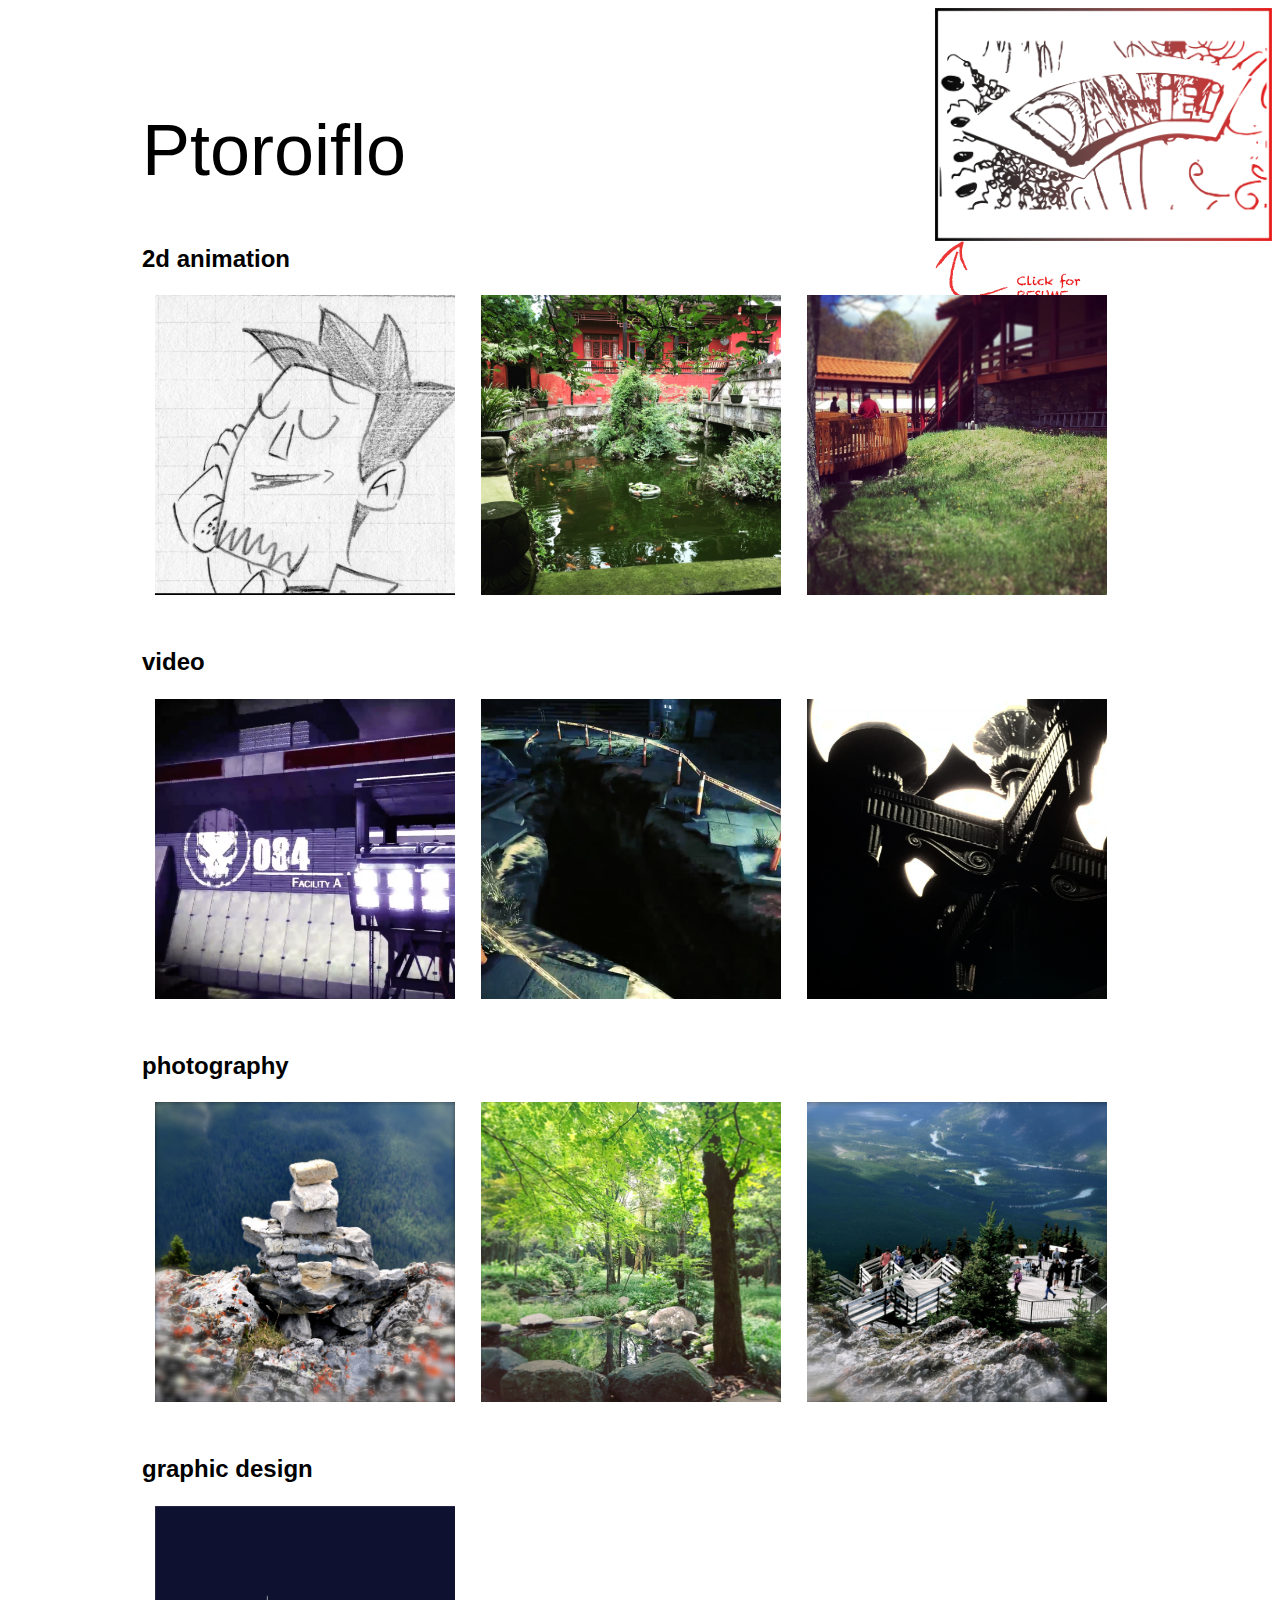
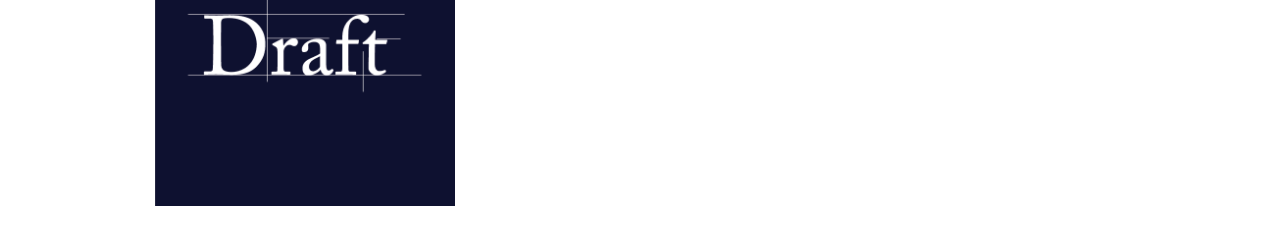
==== commit f273f995: "Update index.html" ====
--- a/portfolio/index.html
+++ b/portfolio/index.html
@@ -10,7 +10,7 @@
     <link rel="stylesheet" href="../css/base.css">
     <link rel="stylesheet" href="../css/grid.css">
     <link rel="stylesheet" href="../css/style.css">
-    <script src="js/modernizr-2.6.2.min.js"></script>
+    <script src="../js/modernizr-2.6.2.min.js"></script>
 </head>
 
 <body>
--- a/css/style.css
+++ b/css/style.css
@@ -61,6 +61,27 @@
    ========================================================================== */
 
 /* ====================== PORTFOLIO ==================== */
+
+#name {
+   display: block;
+   margin: 0 auto;
+   font-size: 72px;
+   font-weight: 100;
+   height: 72px;
+   box-sizing: border-box;
+   margin-top: 100px;
+}
+
+#name a {
+   color: black;
+}
+
+a:active, a:focus {
+   outline: 0;
+   border: none;
+   -moz-outline-style:none;
+}
+
 #resume {
    position: fixed;
    top: 8px;
